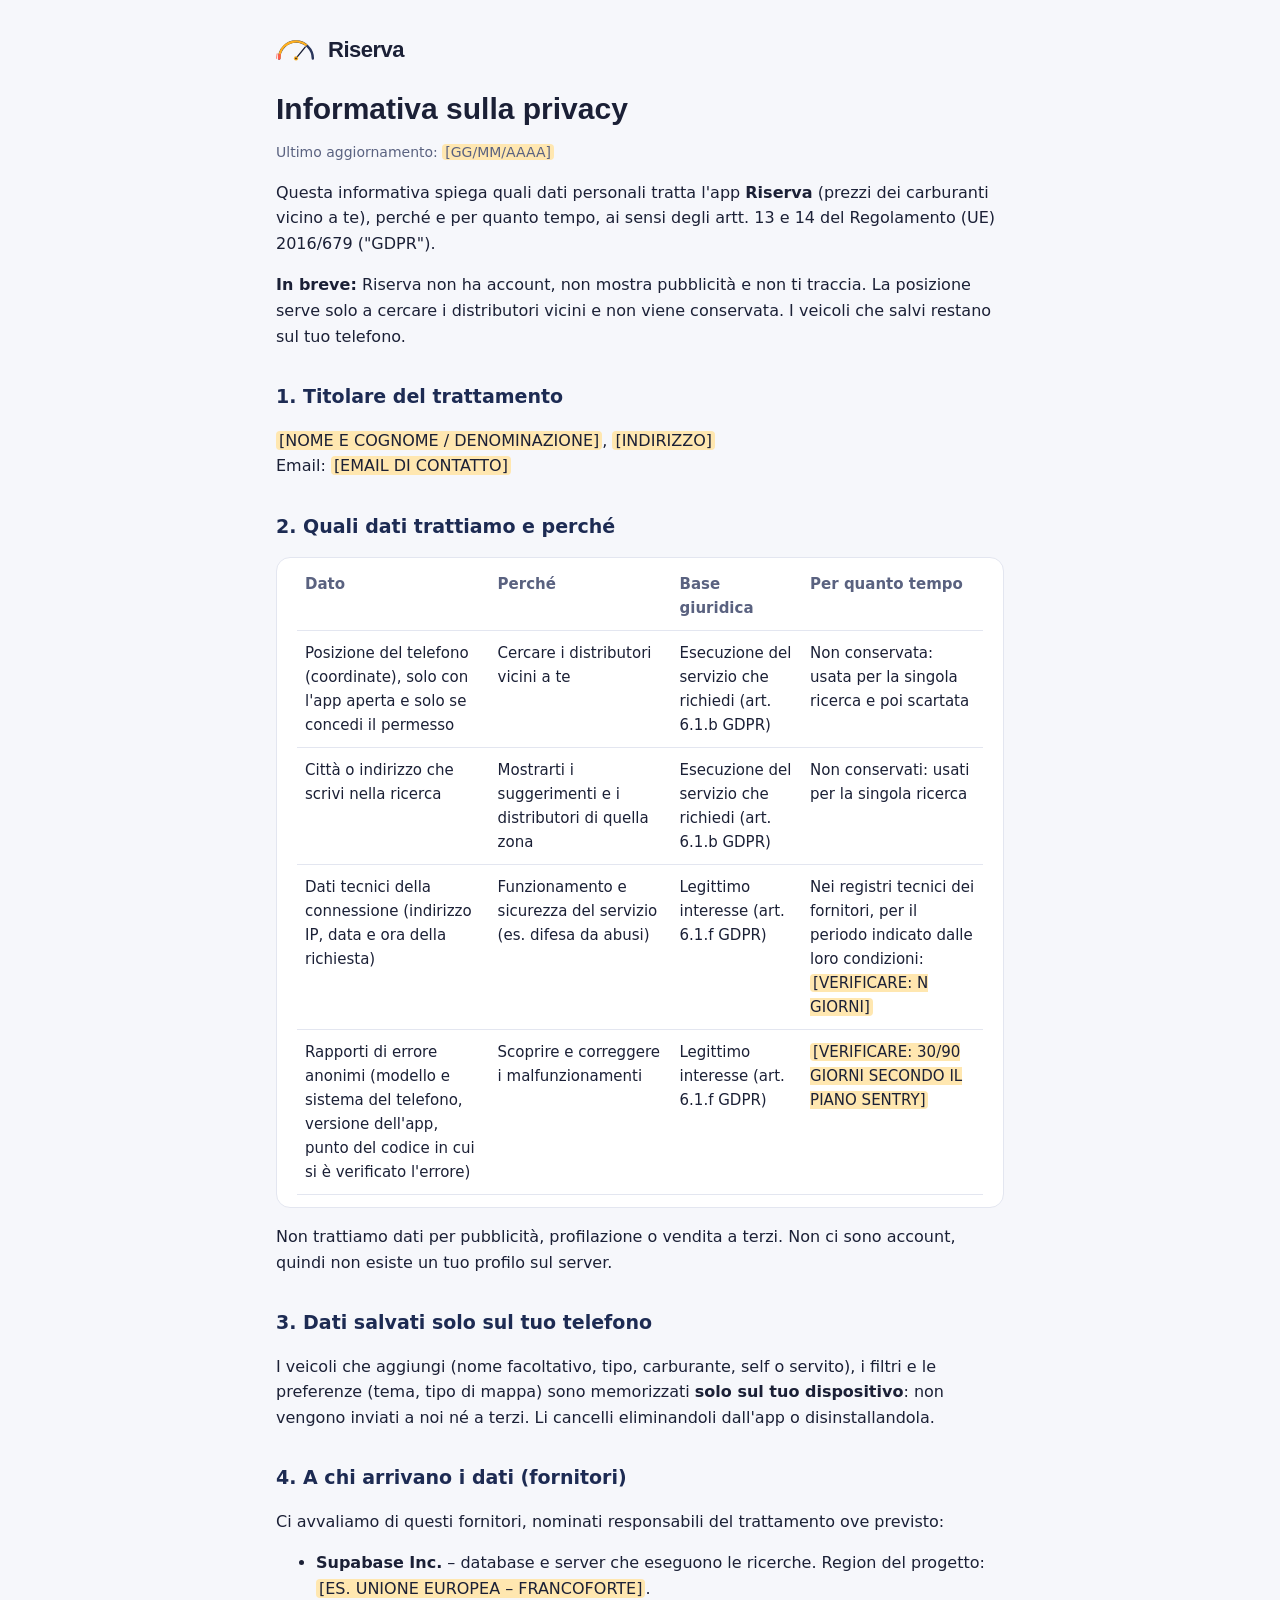
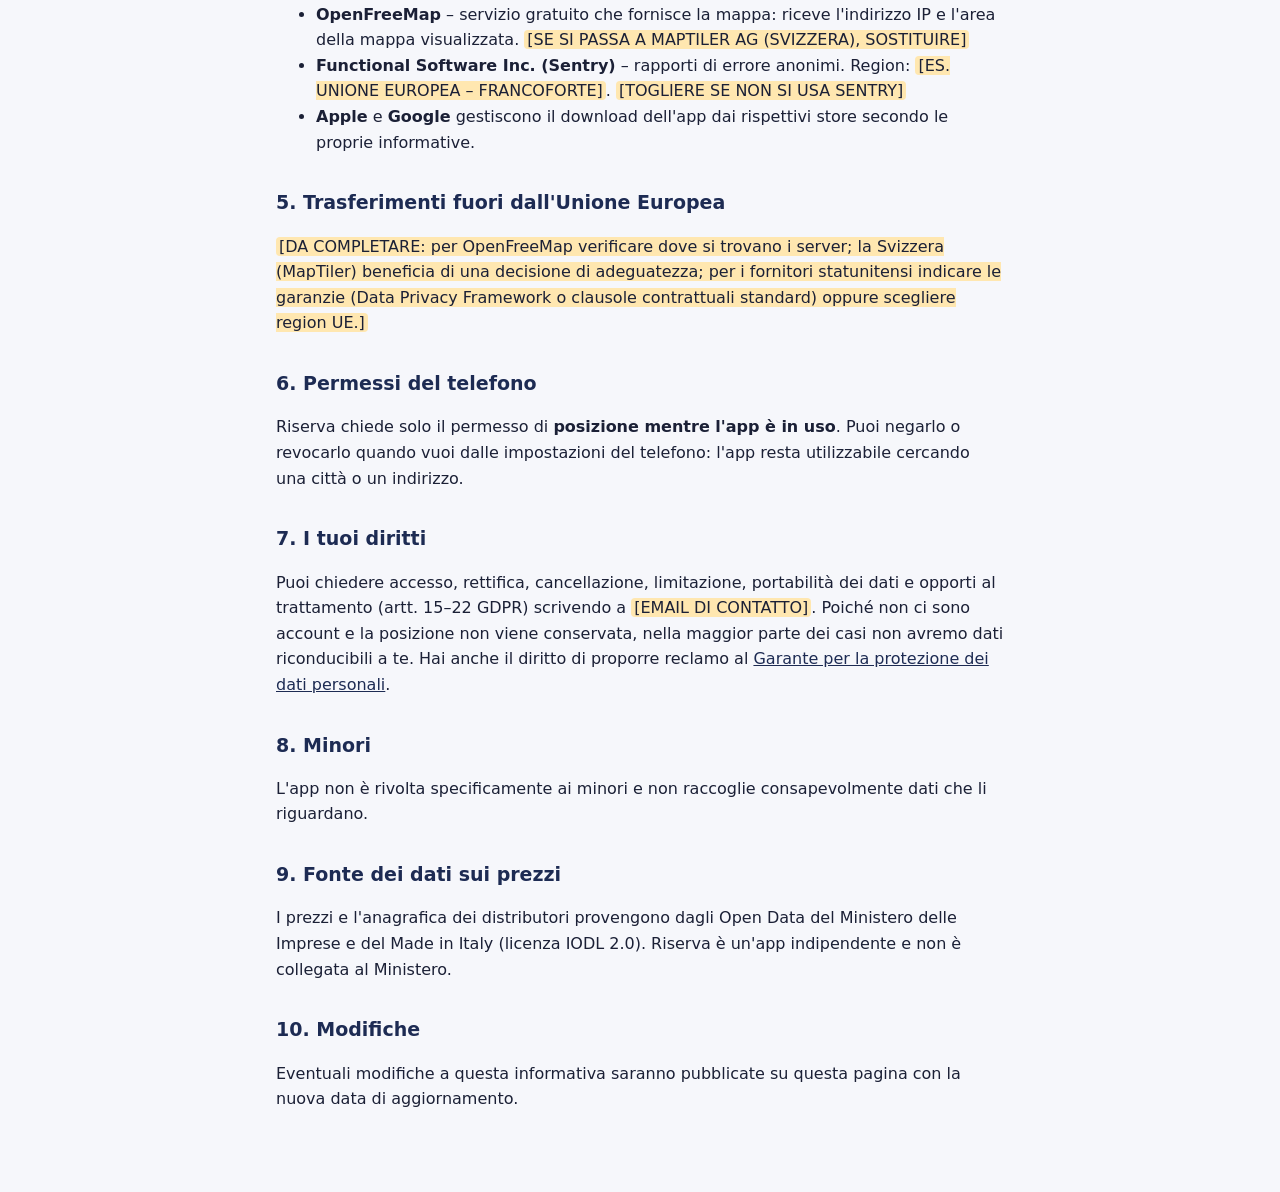
==== privacy.html @ e1baff22 "Add files via upload" ====
<!doctype html>
<html lang="it">
<head>
<meta charset="utf-8">
<meta name="viewport" content="width=device-width, initial-scale=1">
<title>Informativa privacy – Riserva</title>
<meta name="description" content="Informativa sul trattamento dei dati personali dell'app Riserva.">
<link rel="icon" type="image/png" href="img/favicon.png">
<style>
  @font-face { font-family: "Figtree"; src: url("font/Figtree-400.woff2") format("woff2"); font-weight: 400; font-display: swap; }
  @font-face { font-family: "Figtree"; src: url("font/Figtree-700.woff2") format("woff2"); font-weight: 700; font-display: swap; }
  @font-face { font-family: "Bricolage Grotesque"; src: url("font/BricolageGrotesque-800.woff2") format("woff2"); font-weight: 800; font-display: swap; }
  :root {
    --sfondo: #F6F7FB; --testo: #1B2036; --tenue: #5A6280; --carta: #FFFFFF;
    --blu: #1D2B53; --ambra: #FFB020; --bordo: #E3E6F0; --da-compilare: #FFE7B0;
  }
  @media (prefers-color-scheme: dark) {
    :root {
      --sfondo: #121A33; --testo: #EEF0F7; --tenue: #A9B0C8; --carta: #1A2442;
      --blu: #FFC24D; --bordo: #2A365C; --da-compilare: #4A3A12;
    }
  }
  * { box-sizing: border-box; }
  body { margin: 0; background: var(--sfondo); color: var(--testo);
         font: 16px/1.6 "Figtree", system-ui, -apple-system, "Segoe UI", Roboto, sans-serif; }
  main { max-width: 760px; margin: 0 auto; padding: 32px 16px 64px; }
  header { display: flex; align-items: center; gap: 12px; margin-bottom: 8px; }
  header a { color: inherit; text-decoration: none; font-family: "Bricolage Grotesque", sans-serif; font-weight: 800; font-size: 22px; letter-spacing: -0.5px; }
  h1 { font-family: "Bricolage Grotesque", sans-serif; font-size: 30px; line-height: 1.2; margin: 24px 0 4px; }
  h2 { font-size: 19px; margin: 32px 0 8px; color: var(--blu); }
  p, li { color: var(--testo); }
  .tenue { color: var(--tenue); font-size: 14px; }
  .scheda { background: var(--carta); border: 1px solid var(--bordo); border-radius: 14px; padding: 4px 20px 12px; margin-top: 16px; }
  table { width: 100%; border-collapse: collapse; font-size: 15px; }
  th, td { text-align: left; vertical-align: top; padding: 10px 8px; border-bottom: 1px solid var(--bordo); }
  th { color: var(--tenue); font-weight: 600; }
  /* Parti da completare: evidenziate finché non vengono sostituite */
  mark { background: var(--da-compilare); color: inherit; padding: 0 3px; border-radius: 4px; }
  a { color: var(--blu); }
  @media (max-width: 560px) {
    table, thead, tbody, tr, th, td { display: block; }
    thead { display: none; }
    td { border: none; padding: 4px 0; }
    tr { border-bottom: 1px solid var(--bordo); padding: 10px 0; }
    td::before { content: attr(data-t); display: block; font-size: 13px; color: var(--tenue); }
  }
</style>
</head>
<body>
<main>
  <header>
    <svg width="40" height="26" viewBox="0 0 260 170" aria-hidden="true">
      <path d="M20 140 A110 110 0 0 1 240 140" fill="none" stroke="#2A365C" stroke-width="16" stroke-linecap="round"/>
      <path d="M20 140 A110 110 0 0 1 199.27 54.55" fill="none" stroke="#FFB020" stroke-width="16"/>
      <path d="M20 140 A110 110 0 0 1 23.75 111.53" fill="none" stroke="#FF5A4A" stroke-width="16"/><circle cx="20" cy="140" r="8" fill="#FF5A4A"/><path d="M3 140 A127 127 0 0 1 7.33 107.13" fill="none" stroke="#FF5A4A" stroke-width="5"/><circle cx="3" cy="140" r="2.5" fill="#FF5A4A"/>
      <line x1="130" y1="140" x2="190" y2="66" stroke="currentColor" stroke-width="9" stroke-linecap="round"/>
      <circle cx="130" cy="140" r="14" fill="#FFB020"/><circle cx="130" cy="140" r="5.5" fill="#121A33"/>
    </svg>
    <a href="index.html">Riserva</a>
  </header>

  <h1>Informativa sulla privacy</h1>
  <p class="tenue">Ultimo aggiornamento: <mark>[GG/MM/AAAA]</mark></p>

  <p>Questa informativa spiega quali dati personali tratta l'app <strong>Riserva</strong>
  (prezzi dei carburanti vicino a te), perché e per quanto tempo, ai sensi degli artt. 13 e 14
  del Regolamento (UE) 2016/679 ("GDPR").</p>

  <p><strong>In breve:</strong> Riserva non ha account, non mostra pubblicità e non ti traccia.
  La posizione serve solo a cercare i distributori vicini e non viene conservata. I veicoli che
  salvi restano sul tuo telefono.</p>

  <h2>1. Titolare del trattamento</h2>
  <p><mark>[NOME E COGNOME / DENOMINAZIONE]</mark>, <mark>[INDIRIZZO]</mark><br>
  Email: <mark>[EMAIL DI CONTATTO]</mark></p>

  <h2>2. Quali dati trattiamo e perché</h2>
  <div class="scheda">
  <table>
    <thead><tr><th>Dato</th><th>Perché</th><th>Base giuridica</th><th>Per quanto tempo</th></tr></thead>
    <tbody>
      <tr>
        <td data-t="Dato">Posizione del telefono (coordinate), solo con l'app aperta e solo se concedi il permesso</td>
        <td data-t="Perché">Cercare i distributori vicini a te</td>
        <td data-t="Base giuridica">Esecuzione del servizio che richiedi (art. 6.1.b GDPR)</td>
        <td data-t="Per quanto tempo">Non conservata: usata per la singola ricerca e poi scartata</td>
      </tr>
      <tr>
        <td data-t="Dato">Città o indirizzo che scrivi nella ricerca</td>
        <td data-t="Perché">Mostrarti i suggerimenti e i distributori di quella zona</td>
        <td data-t="Base giuridica">Esecuzione del servizio che richiedi (art. 6.1.b GDPR)</td>
        <td data-t="Per quanto tempo">Non conservati: usati per la singola ricerca</td>
      </tr>
      <tr>
        <td data-t="Dato">Dati tecnici della connessione (indirizzo IP, data e ora della richiesta)</td>
        <td data-t="Perché">Funzionamento e sicurezza del servizio (es. difesa da abusi)</td>
        <td data-t="Base giuridica">Legittimo interesse (art. 6.1.f GDPR)</td>
        <td data-t="Per quanto tempo">Nei registri tecnici dei fornitori, per il periodo indicato dalle loro condizioni: <mark>[VERIFICARE: N GIORNI]</mark></td>
      </tr>
      <tr>
        <td data-t="Dato">Rapporti di errore anonimi (modello e sistema del telefono, versione dell'app, punto del codice in cui si è verificato l'errore)</td>
        <td data-t="Perché">Scoprire e correggere i malfunzionamenti</td>
        <td data-t="Base giuridica">Legittimo interesse (art. 6.1.f GDPR)</td>
        <td data-t="Per quanto tempo"><mark>[VERIFICARE: 30/90 GIORNI SECONDO IL PIANO SENTRY]</mark></td>
      </tr>
    </tbody>
  </table>
  </div>
  <p>Non trattiamo dati per pubblicità, profilazione o vendita a terzi. Non ci sono account,
  quindi non esiste un tuo profilo sul server.</p>

  <h2>3. Dati salvati solo sul tuo telefono</h2>
  <p>I veicoli che aggiungi (nome facoltativo, tipo, carburante, self o servito), i filtri e le
  preferenze (tema, tipo di mappa) sono memorizzati <strong>solo sul tuo dispositivo</strong>:
  non vengono inviati a noi né a terzi. Li cancelli eliminandoli dall'app o disinstallandola.</p>

  <h2>4. A chi arrivano i dati (fornitori)</h2>
  <p>Ci avvaliamo di questi fornitori, nominati responsabili del trattamento ove previsto:</p>
  <ul>
    <li><strong>Supabase Inc.</strong> – database e server che eseguono le ricerche.
      Region del progetto: <mark>[ES. UNIONE EUROPEA – FRANCOFORTE]</mark>.</li>
    <li><strong>OpenFreeMap</strong> – servizio gratuito che fornisce la mappa: riceve l'indirizzo IP
      e l'area della mappa visualizzata. <mark>[SE SI PASSA A MAPTILER AG (SVIZZERA), SOSTITUIRE]</mark></li>
    <li><strong>Functional Software Inc. (Sentry)</strong> – rapporti di errore anonimi.
      Region: <mark>[ES. UNIONE EUROPEA – FRANCOFORTE]</mark>. <mark>[TOGLIERE SE NON SI USA SENTRY]</mark></li>
    <li><strong>Apple</strong> e <strong>Google</strong> gestiscono il download dell'app dai
      rispettivi store secondo le proprie informative.</li>
  </ul>

  <h2>5. Trasferimenti fuori dall'Unione Europea</h2>
  <p><mark>[DA COMPLETARE: per OpenFreeMap verificare dove si trovano i server; la Svizzera (MapTiler) beneficia di una decisione di adeguatezza; per i fornitori
  statunitensi indicare le garanzie (Data Privacy Framework o clausole contrattuali standard) oppure
  scegliere region UE.]</mark></p>

  <h2>6. Permessi del telefono</h2>
  <p>Riserva chiede solo il permesso di <strong>posizione mentre l'app è in uso</strong>. Puoi negarlo
  o revocarlo quando vuoi dalle impostazioni del telefono: l'app resta utilizzabile cercando una
  città o un indirizzo.</p>

  <h2>7. I tuoi diritti</h2>
  <p>Puoi chiedere accesso, rettifica, cancellazione, limitazione, portabilità dei dati e opporti al
  trattamento (artt. 15–22 GDPR) scrivendo a <mark>[EMAIL DI CONTATTO]</mark>. Poiché non ci sono
  account e la posizione non viene conservata, nella maggior parte dei casi non avremo dati
  riconducibili a te. Hai anche il diritto di proporre reclamo al
  <a href="https://www.garanteprivacy.it">Garante per la protezione dei dati personali</a>.</p>

  <h2>8. Minori</h2>
  <p>L'app non è rivolta specificamente ai minori e non raccoglie consapevolmente dati che li riguardano.</p>

  <h2>9. Fonte dei dati sui prezzi</h2>
  <p>I prezzi e l'anagrafica dei distributori provengono dagli Open Data del Ministero delle Imprese
  e del Made in Italy (licenza IODL 2.0). Riserva è un'app indipendente e non è collegata al Ministero.</p>

  <h2>10. Modifiche</h2>
  <p>Eventuali modifiche a questa informativa saranno pubblicate su questa pagina con la nuova data
  di aggiornamento.</p>
</main>
</body>
</html>
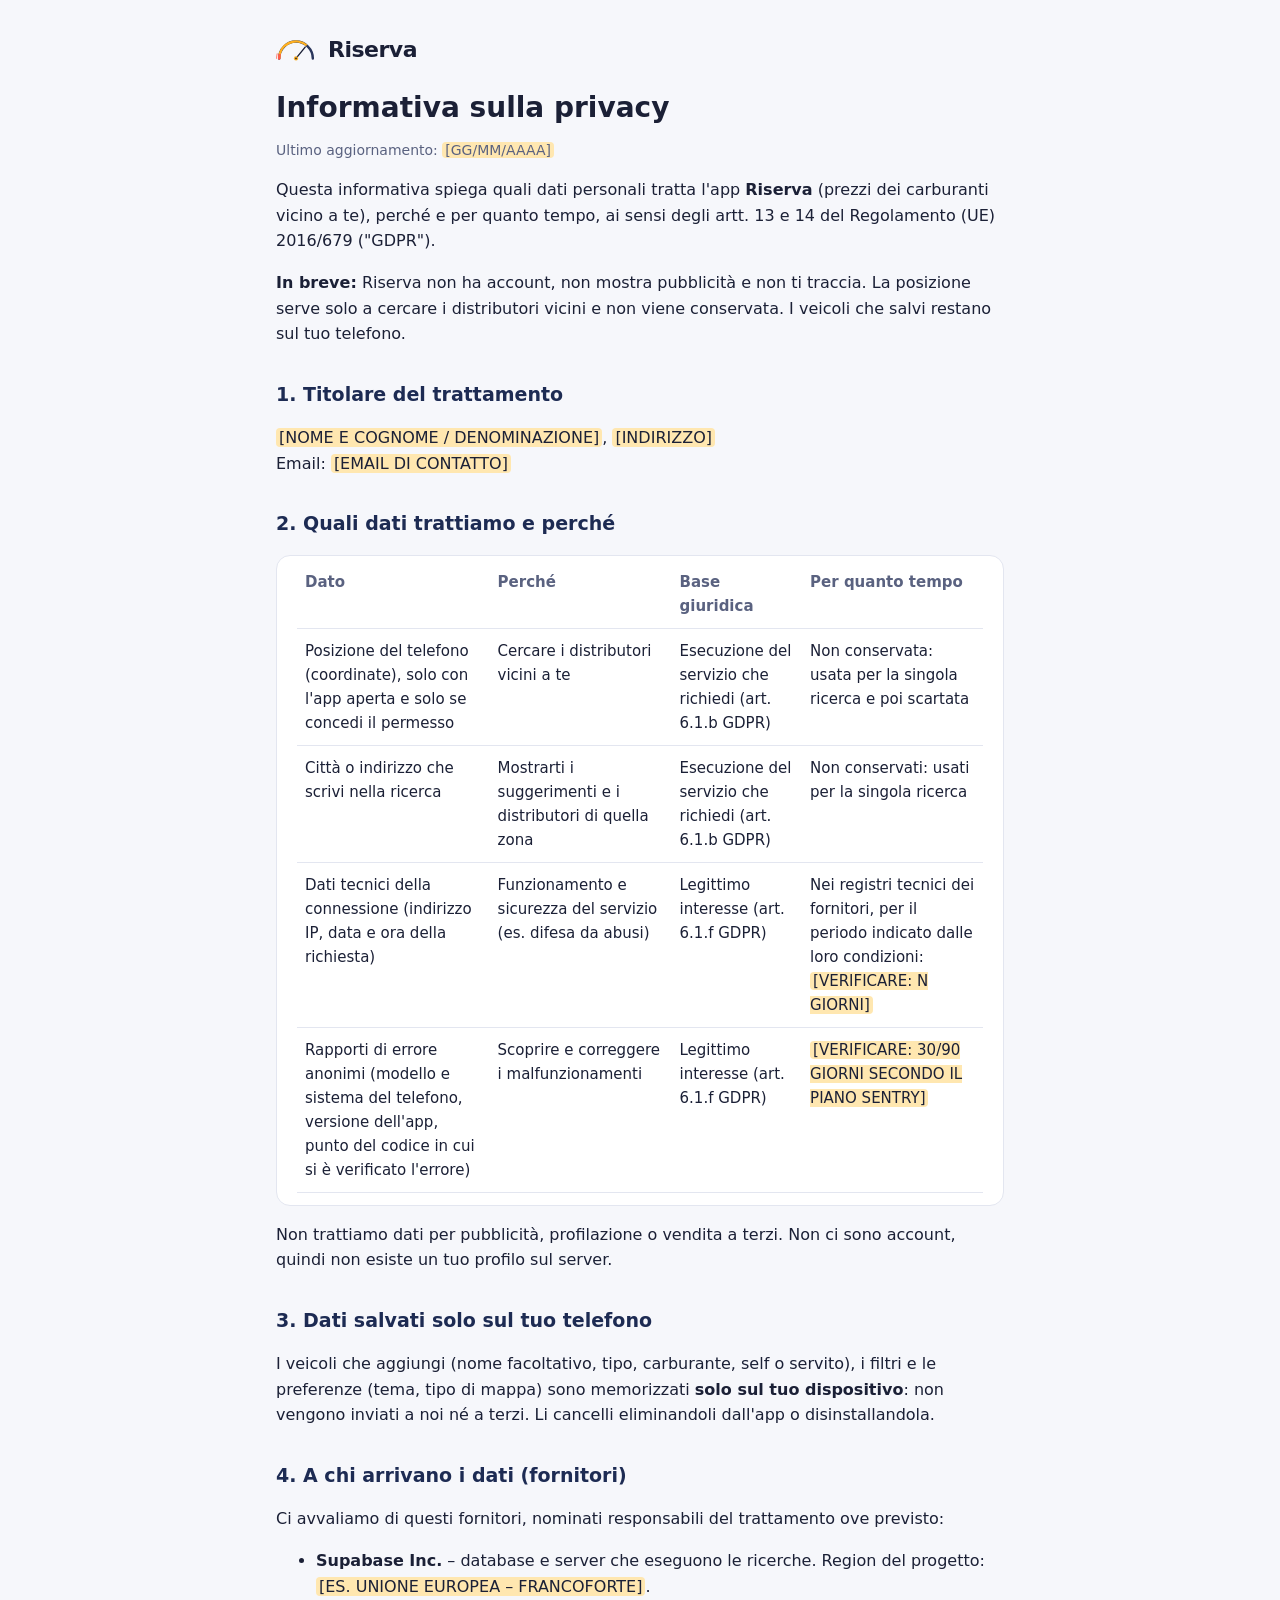
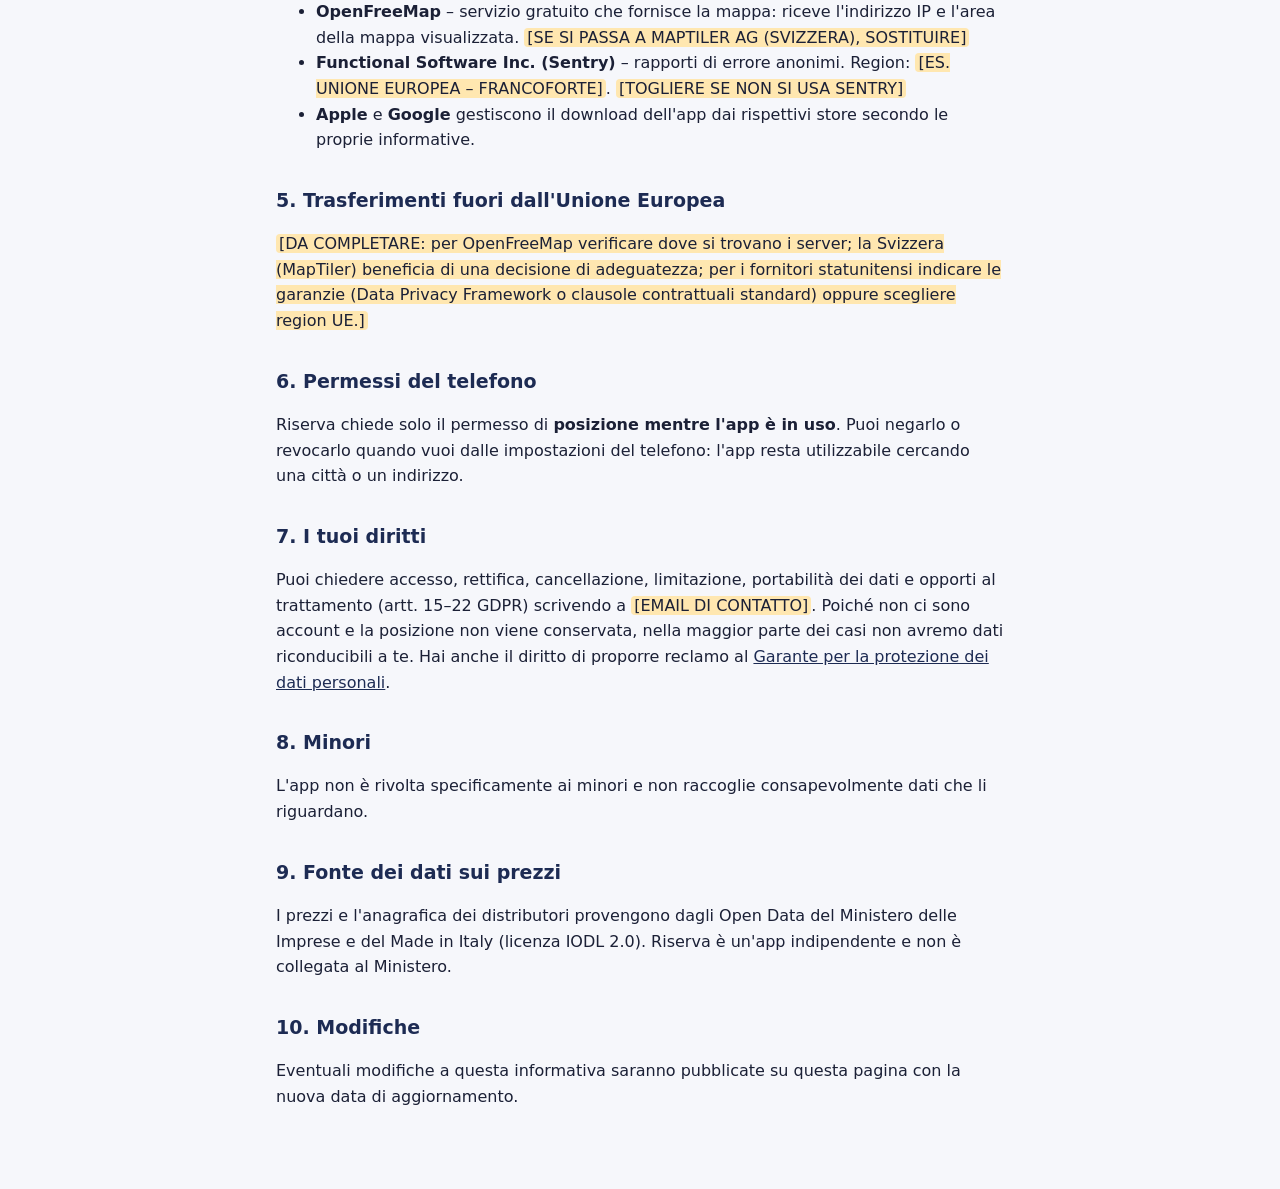
==== commit 214afc43: "Add files via upload" ====
--- a/privacy.html
+++ b/privacy.html
@@ -5,11 +5,7 @@
 <meta name="viewport" content="width=device-width, initial-scale=1">
 <title>Informativa privacy – Riserva</title>
 <meta name="description" content="Informativa sul trattamento dei dati personali dell'app Riserva.">
-<link rel="icon" type="image/png" href="img/favicon.png">
 <style>
-  @font-face { font-family: "Figtree"; src: url("font/Figtree-400.woff2") format("woff2"); font-weight: 400; font-display: swap; }
-  @font-face { font-family: "Figtree"; src: url("font/Figtree-700.woff2") format("woff2"); font-weight: 700; font-display: swap; }
-  @font-face { font-family: "Bricolage Grotesque"; src: url("font/BricolageGrotesque-800.woff2") format("woff2"); font-weight: 800; font-display: swap; }
   :root {
     --sfondo: #F6F7FB; --testo: #1B2036; --tenue: #5A6280; --carta: #FFFFFF;
     --blu: #1D2B53; --ambra: #FFB020; --bordo: #E3E6F0; --da-compilare: #FFE7B0;
@@ -22,11 +18,11 @@
   }
   * { box-sizing: border-box; }
   body { margin: 0; background: var(--sfondo); color: var(--testo);
-         font: 16px/1.6 "Figtree", system-ui, -apple-system, "Segoe UI", Roboto, sans-serif; }
+         font: 16px/1.6 system-ui, -apple-system, "Segoe UI", Roboto, sans-serif; }
   main { max-width: 760px; margin: 0 auto; padding: 32px 16px 64px; }
   header { display: flex; align-items: center; gap: 12px; margin-bottom: 8px; }
-  header a { color: inherit; text-decoration: none; font-family: "Bricolage Grotesque", sans-serif; font-weight: 800; font-size: 22px; letter-spacing: -0.5px; }
-  h1 { font-family: "Bricolage Grotesque", sans-serif; font-size: 30px; line-height: 1.2; margin: 24px 0 4px; }
+  header a { color: inherit; text-decoration: none; font-weight: 800; font-size: 22px; letter-spacing: -0.5px; }
+  h1 { font-size: 28px; line-height: 1.2; margin: 24px 0 4px; }
   h2 { font-size: 19px; margin: 32px 0 8px; color: var(--blu); }
   p, li { color: var(--testo); }
   .tenue { color: var(--tenue); font-size: 14px; }
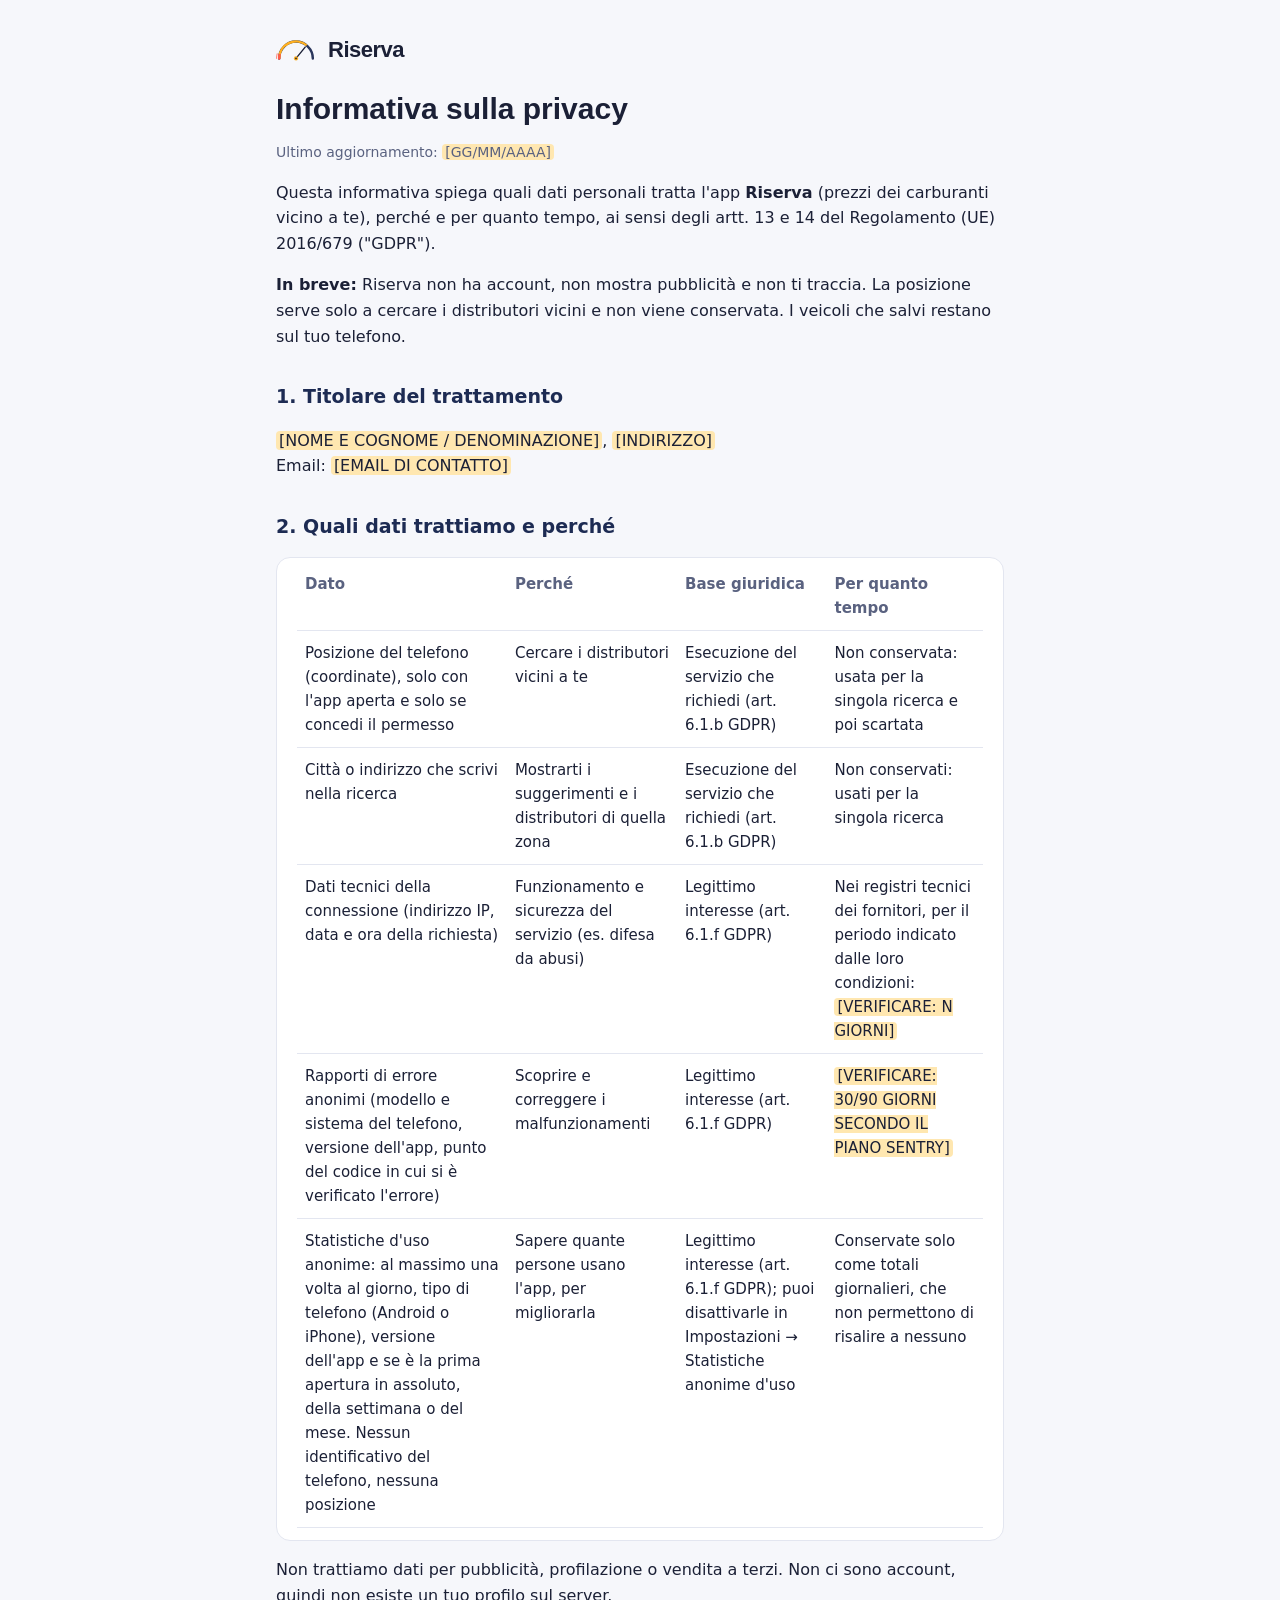
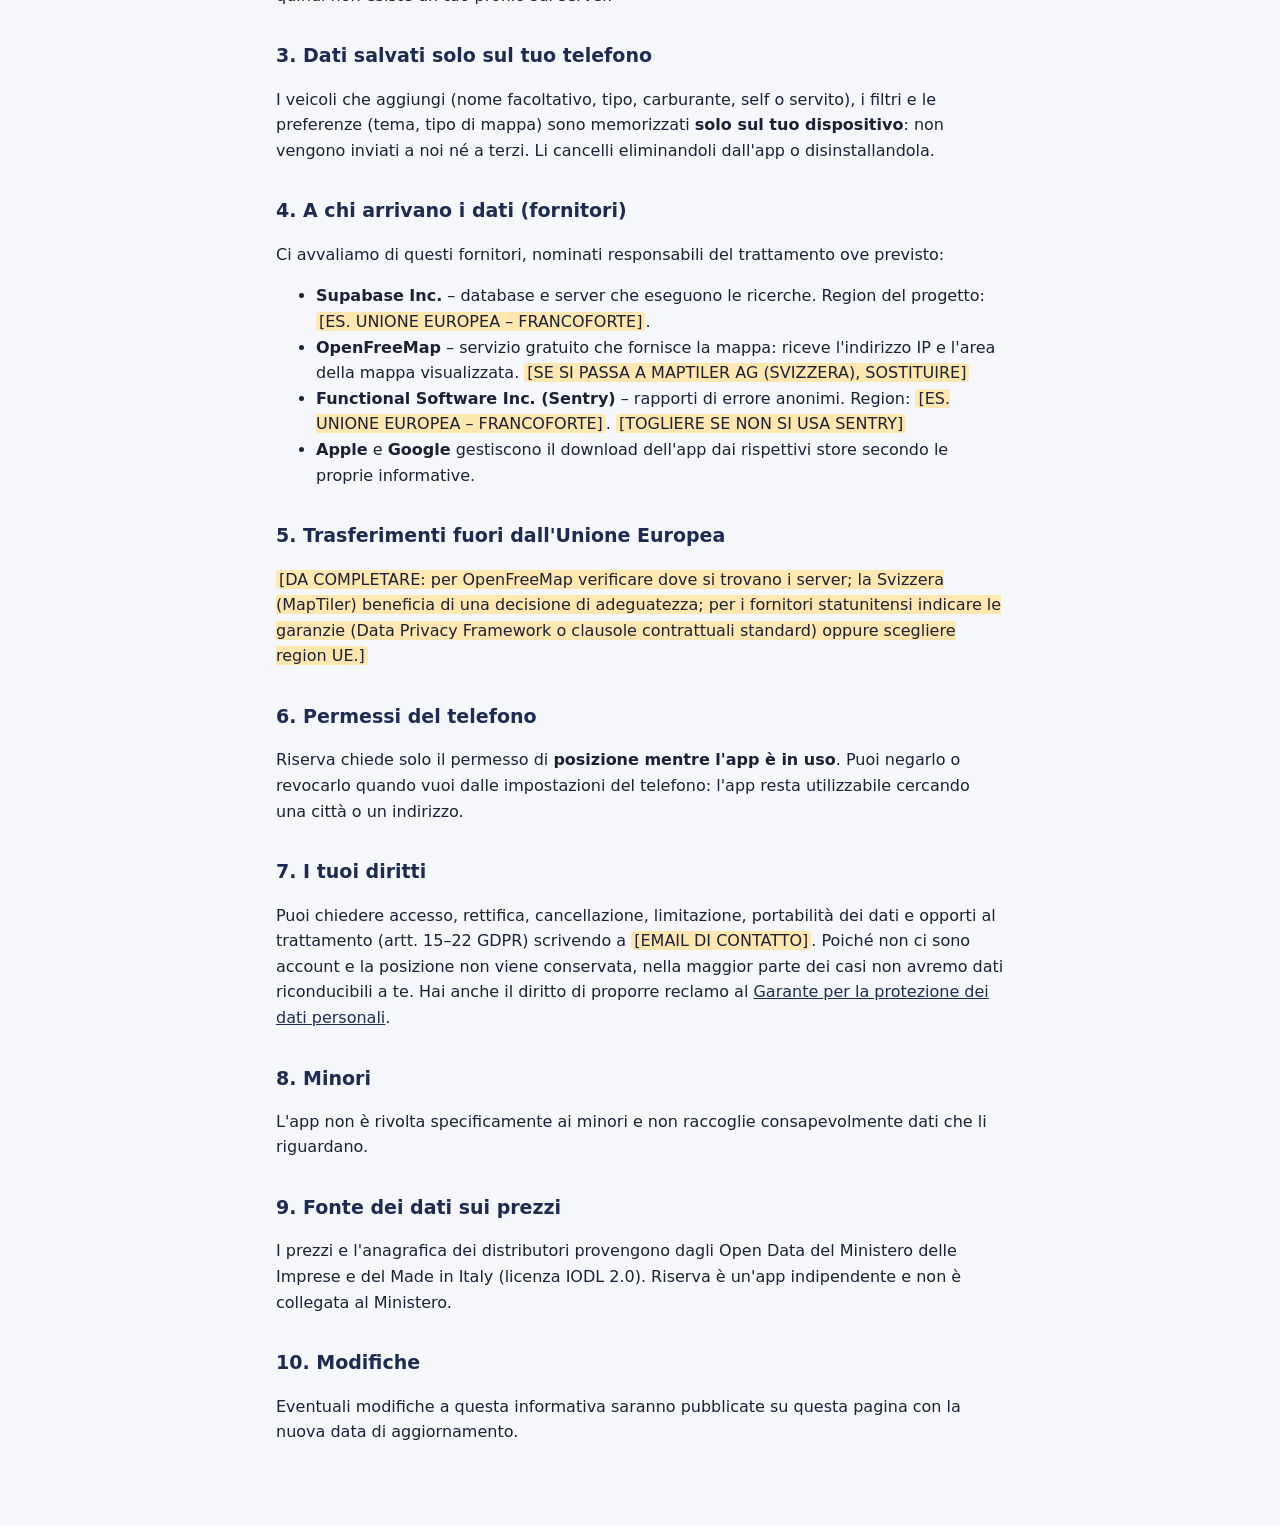
==== commit 23421934: "sito" ====
--- a/privacy.html
+++ b/privacy.html
@@ -5,7 +5,11 @@
 <meta name="viewport" content="width=device-width, initial-scale=1">
 <title>Informativa privacy – Riserva</title>
 <meta name="description" content="Informativa sul trattamento dei dati personali dell'app Riserva.">
+<link rel="icon" type="image/png" href="img/favicon.png">
 <style>
+  @font-face { font-family: "Figtree"; src: url("font/Figtree-400.woff2") format("woff2"); font-weight: 400; font-display: swap; }
+  @font-face { font-family: "Figtree"; src: url("font/Figtree-700.woff2") format("woff2"); font-weight: 700; font-display: swap; }
+  @font-face { font-family: "Bricolage Grotesque"; src: url("font/BricolageGrotesque-800.woff2") format("woff2"); font-weight: 800; font-display: swap; }
   :root {
     --sfondo: #F6F7FB; --testo: #1B2036; --tenue: #5A6280; --carta: #FFFFFF;
     --blu: #1D2B53; --ambra: #FFB020; --bordo: #E3E6F0; --da-compilare: #FFE7B0;
@@ -18,11 +22,11 @@
   }
   * { box-sizing: border-box; }
   body { margin: 0; background: var(--sfondo); color: var(--testo);
-         font: 16px/1.6 system-ui, -apple-system, "Segoe UI", Roboto, sans-serif; }
+         font: 16px/1.6 "Figtree", system-ui, -apple-system, "Segoe UI", Roboto, sans-serif; }
   main { max-width: 760px; margin: 0 auto; padding: 32px 16px 64px; }
   header { display: flex; align-items: center; gap: 12px; margin-bottom: 8px; }
-  header a { color: inherit; text-decoration: none; font-weight: 800; font-size: 22px; letter-spacing: -0.5px; }
-  h1 { font-size: 28px; line-height: 1.2; margin: 24px 0 4px; }
+  header a { color: inherit; text-decoration: none; font-family: "Bricolage Grotesque", sans-serif; font-weight: 800; font-size: 22px; letter-spacing: -0.5px; }
+  h1 { font-family: "Bricolage Grotesque", sans-serif; font-size: 30px; line-height: 1.2; margin: 24px 0 4px; }
   h2 { font-size: 19px; margin: 32px 0 8px; color: var(--blu); }
   p, li { color: var(--testo); }
   .tenue { color: var(--tenue); font-size: 14px; }
@@ -99,6 +103,12 @@
         <td data-t="Base giuridica">Legittimo interesse (art. 6.1.f GDPR)</td>
         <td data-t="Per quanto tempo"><mark>[VERIFICARE: 30/90 GIORNI SECONDO IL PIANO SENTRY]</mark></td>
       </tr>
+      <tr>
+        <td data-t="Dato">Statistiche d'uso anonime: al massimo una volta al giorno, tipo di telefono (Android o iPhone), versione dell'app e se è la prima apertura in assoluto, della settimana o del mese. Nessun identificativo del telefono, nessuna posizione</td>
+        <td data-t="Perché">Sapere quante persone usano l'app, per migliorarla</td>
+        <td data-t="Base giuridica">Legittimo interesse (art. 6.1.f GDPR); puoi disattivarle in Impostazioni → Statistiche anonime d'uso</td>
+        <td data-t="Per quanto tempo">Conservate solo come totali giornalieri, che non permettono di risalire a nessuno</td>
+      </tr>
     </tbody>
   </table>
   </div>
